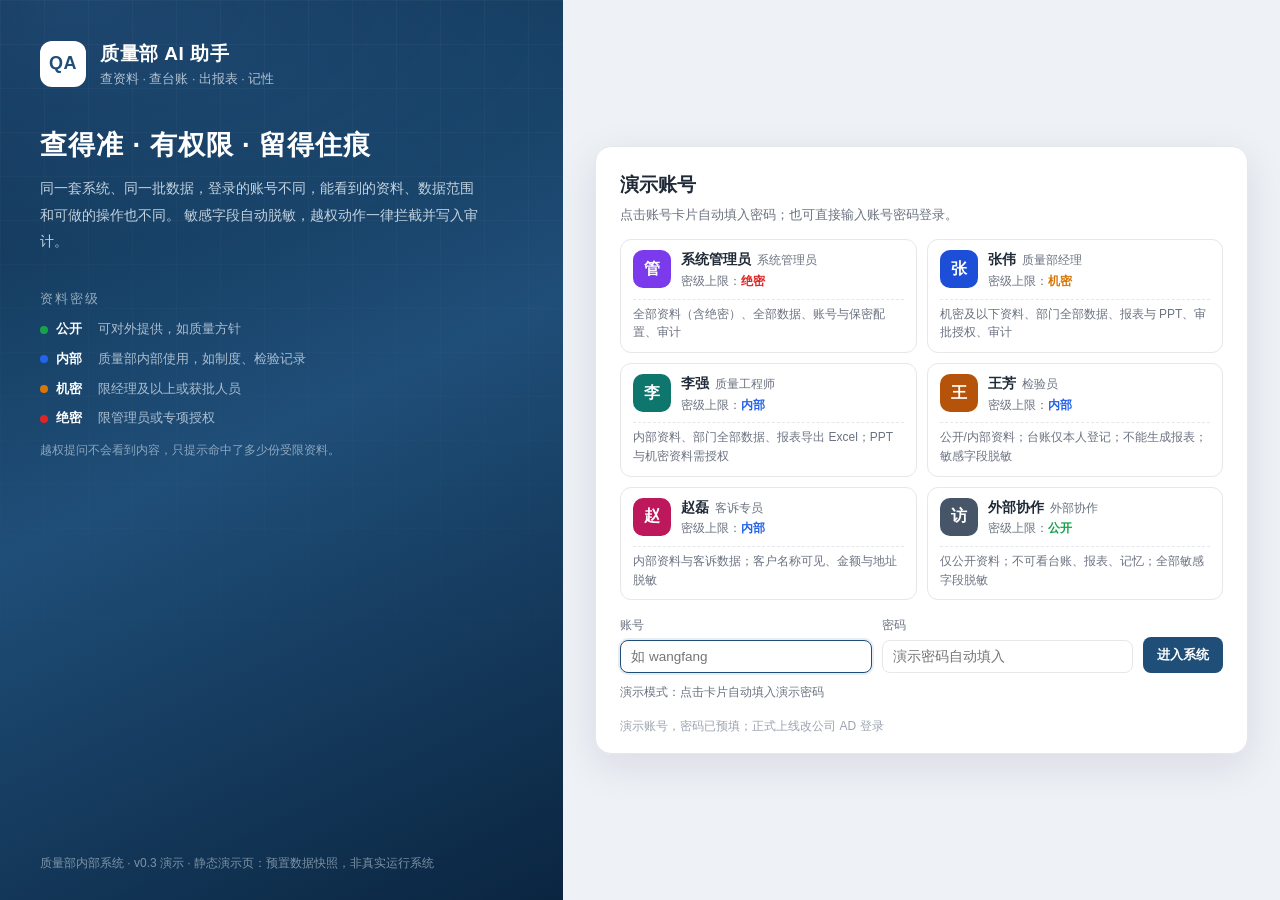
==== index.html @ 10471453 "静态演示页（gh-pages）" ====
<!DOCTYPE html>
<html lang="zh-CN">
<head>
<meta charset="utf-8">
<meta name="viewport" content="width=device-width, initial-scale=1">
<title>质量部 AI 助手</title>
<link rel="stylesheet" href="./style.css">
</head>
<body>

<!-- ==================== 登录页 ==================== -->
<div class="login-page" id="loginPage">
  <div class="login-left">
    <div class="login-brand">
      <div class="logo logo-lg">QA</div>
      <div>
        <h1>质量部 AI 助手</h1>
        <p>查资料 · 查台账 · 出报表 · 记性</p>
      </div>
    </div>
    <h2 class="login-slogan">查得准 · 有权限 · 留得住痕</h2>
    <p class="login-desc">
      同一套系统、同一批数据，登录的账号不同，能看到的资料、数据范围和可做的操作也不同。
      敏感字段自动脱敏，越权动作一律拦截并写入审计。
    </p>

    <div class="login-levels">
      <h3>资料密级</h3>
      <ul>
        <li><span class="lv-dot" style="background:#16a34a"></span><b>公开</b><span>可对外提供，如质量方针</span></li>
        <li><span class="lv-dot" style="background:#2563eb"></span><b>内部</b><span>质量部内部使用，如制度、检验记录</span></li>
        <li><span class="lv-dot" style="background:#d97706"></span><b>机密</b><span>限经理及以上或获批人员</span></li>
        <li><span class="lv-dot" style="background:#dc2626"></span><b>绝密</b><span>限管理员或专项授权</span></li>
      </ul>
      <p class="login-levels-note">越权提问不会看到内容，只提示命中了多少份受限资料。</p>
    </div>

    <div class="login-foot">质量部内部系统 · v0.3 演示 · 静态演示页：预置数据快照，非真实运行系统</div>
  </div>

  <div class="login-right">
    <div class="login-card">
      <div class="login-card-head">
        <h2 id="loginTitle">演示账号</h2>
        <p id="loginSub">点击账号卡片自动填入密码；也可直接输入账号密码登录。</p>
      </div>

      <div class="account-grid" id="accountGrid">
        <p class="muted login-loading">正在读取演示账号…</p>
      </div>

      <form class="login-form" id="loginForm" autocomplete="off">
        <div class="login-fields">
          <label>账号
            <input id="loginUser" name="username" type="text" placeholder="如 wangfang" autocomplete="username" spellcheck="false">
          </label>
          <label>密码
            <input id="loginPass" name="password" type="password" placeholder="演示密码自动填入" autocomplete="current-password">
          </label>
          <button type="submit" class="primary login-submit" id="loginBtn">进入系统</button>
        </div>
        <p class="login-error hide" id="loginError" role="alert"></p>
        <div class="login-extra">
          <button type="button" class="ghost hide" id="loginBack">返回系统</button>
          <span class="muted" id="loginModeHint"></span>
        </div>
      </form>

      <p class="login-tip">演示账号，密码已预填；正式上线改公司 AD 登录</p>
    </div>
  </div>
</div>

<!-- ==================== 应用 ==================== -->
<div class="app hide" id="app">
  <div class="watermark" id="watermark" aria-hidden="true"></div>

  <header class="header">
    <div class="topbar">
      <div class="brand">
        <div class="logo">QA</div>
        <div>
          <h1>质量部 AI 助手</h1>
          <p class="sub">查资料 · 查台账 · 出报表 · 记性</p>
        </div>
      </div>

      <div class="top-right">
        <div class="status" id="status">
          <span class="dot" id="dot"></span>
          <span id="statusText">正在连接…</span>
          <span class="sep">|</span>
          <span id="statFiles">—</span>
        </div>

        <div class="user-pill" id="userPill" title="当前登录账号">
          <span class="avatar" id="userAvatar">王</span>
          <span class="u-name" id="userName">—</span>
          <span class="badge role" id="userRole">—</span>
          <span class="badge level" id="userLevel">—</span>
          <span class="badge grant hide" id="userGrant"></span>
        </div>

        <div class="top-actions">
          <button class="ghost" id="btnPanel" title="台账 / 报表 / 记忆 / 审计 / 权限 / 演示">台账 / 报表</button>
          <button class="ghost" id="btnMyPerm" title="查看我的权限与角色矩阵">我的权限</button>
          <button class="ghost" id="btnSwitch" title="切换演示账号">切换账号</button>
          <button class="ghost" id="btnLogout" title="退出登录">退出</button>
        </div>
      </div>
    </div>

    <div class="perm-bar" id="permBar">
      <span class="perm-text" id="permText">正在读取当前账号权限…</span>
      <button class="perm-close" id="permClose" title="关闭提示条" aria-label="关闭提示条">×</button>
    </div>
  </header>

  <div class="layout">
    <main class="chat" id="chat">
      <section class="welcome" id="welcome">
        <h2>你好，问点什么？</h2>
        <p>用你自己的话问。我会给出结论，并告诉你出自哪个文件、第几页 / 第几行；
           台账数据按你的权限统计，需要时还能生成 Excel / PPT 报表。</p>
        <div class="chips" id="chips"></div>
        <p class="hint" id="welcomeMeta"></p>
      </section>
    </main>

    <aside id="panel" class="panel hide" aria-label="数据与安全侧栏">
      <div class="panel-head">
        <strong id="panelTitle">数据与安全</strong>
        <button class="icon" id="panelClose" title="关闭">×</button>
      </div>
      <div class="tabs" id="panelTabs"></div>
      <div id="panelBody" class="panel-body"><p class="muted">正在加载…</p></div>
    </aside>
  </div>

  <footer class="composer">
    <div class="inputwrap">
      <textarea id="q" rows="1" placeholder="输入问题，Enter 发送，Shift+Enter 换行"></textarea>
      <button id="send" title="发送">发送</button>
    </div>
    <div class="footnote">
      <span id="llmMode">检索模式：抽取式（不调用外部模型）</span>
      <span class="sep">·</span>
      <span>答案均可回溯到原文；未授权内容一律不展示</span>
      <span class="sep">·</span>
      <span>静态演示：预置数据快照，不能查询新内容</span>
    </div>
  </footer>
</div>

<!-- ==================== 弹窗 ==================== -->
<div class="modal hide" id="modal" role="dialog" aria-modal="true" aria-labelledby="modalTitle">
  <div class="modal-mask" data-modal-close="1"></div>
  <div class="modal-card">
    <div class="modal-head">
      <h3 id="modalTitle">申请授权</h3>
      <button class="icon" data-modal-close="1" title="关闭" aria-label="关闭">×</button>
    </div>
    <div class="modal-body" id="modalBody"></div>
  </div>
</div>

<div class="toasts" id="toasts"></div>

<script src="./mock-api.js"></script>
<script src="./app.js"></script>
</body>
</html>
---- style.css ----
/* 质量部 AI 助手 · 演示版 v0.3 样式（无外部依赖，原生 CSS） */
:root {
  --bg: #f5f7fa;
  --card: #ffffff;
  --ink: #1f2937;
  --ink-2: #374151;
  --muted: #6b7280;
  --line: #e5e7eb;
  --brand: #1f4e78;
  --brand-2: #2c6597;
  --brand-weak: #e8f0f7;
  --brand-line: #c9d9e8;
  --warn: #b45309;
  --warn-bg: #fffbeb;
  --danger: #b91c1c;
  --radius: 14px;
  --shadow: 0 1px 2px rgba(16, 24, 40, .06), 0 8px 24px rgba(16, 24, 40, .05);
}
* { box-sizing: border-box; }
html, body { height: 100%; }
body {
  margin: 0;
  background: var(--bg);
  color: var(--ink);
  font: 15px/1.65 -apple-system, "Segoe UI", "Microsoft YaHei", "PingFang SC", sans-serif;
  overflow: hidden;
}
.hide { display: none !important; }
.muted { color: var(--muted); }
h1, h2, h3, h4 { font-weight: 650; }
button { font-family: inherit; }
button.primary {
  border: 0; background: var(--brand); color: #fff; border-radius: 8px;
  padding: 7px 14px; font-size: 13px; cursor: pointer; font-weight: 600;
}
button.primary:hover { background: var(--brand-2); }
button.primary:disabled { opacity: .55; cursor: default; }
button.ghost {
  border: 1px solid var(--line); background: #fff; color: var(--ink);
  padding: 5px 10px; border-radius: 8px; font-size: 12.5px; cursor: pointer;
}
button.ghost:hover { border-color: var(--brand); color: var(--brand); }
button.ghost.active { border-color: var(--brand); color: var(--brand); background: var(--brand-weak); }
button.ghost.danger { color: var(--danger); border-color: #fecaca; }
button.ghost.danger:hover { background: #fef2f2; border-color: var(--danger); }
button.icon {
  border: 0; background: transparent; font-size: 20px; line-height: 1;
  cursor: pointer; color: var(--muted); padding: 2px 6px;
}
button.icon:hover { color: var(--ink); }
input, select, textarea { font-family: inherit; }

/* ====================================================================
   登录页
==================================================================== */
.login-page {
  height: 100vh; overflow-y: auto; display: flex;
  background: #eef2f7;
}
.login-left {
  flex: 0 0 45%; min-width: 0;
  background:
    radial-gradient(900px 420px at 12% 0%, rgba(96, 165, 250, .18), transparent 60%),
    linear-gradient(155deg, #0d2f4d 0%, #1f4e78 48%, #0a2540 100%);
  color: #e8f1f9; padding: 46px 48px 30px; display: flex; flex-direction: column;
  position: relative; overflow: hidden;
}
.login-left::after {
  content: ""; position: absolute; inset: 0; pointer-events: none;
  background-image:
    linear-gradient(rgba(255, 255, 255, .045) 1px, transparent 1px),
    linear-gradient(90deg, rgba(255, 255, 255, .045) 1px, transparent 1px);
  background-size: 44px 44px;
  mask-image: linear-gradient(to bottom, rgba(0, 0, 0, .75), transparent 85%);
  -webkit-mask-image: linear-gradient(to bottom, rgba(0, 0, 0, .75), transparent 85%);
}
.login-left > * { position: relative; z-index: 1; }
.login-brand { display: flex; align-items: center; gap: 14px; }
.logo {
  width: 38px; height: 38px; border-radius: 10px; background: var(--brand);
  color: #fff; font-weight: 700; display: grid; place-items: center; letter-spacing: .5px;
  flex: 0 0 auto;
}
.logo-lg { width: 46px; height: 46px; border-radius: 12px; font-size: 18px; background: #fff; color: var(--brand); }
.login-brand h1 { font-size: 19px; margin: 0; color: #fff; letter-spacing: .5px; }
.login-brand p { margin: 0; font-size: 12.5px; color: rgba(232, 241, 249, .72); }
.login-slogan {
  font-size: 30px; line-height: 1.3; margin: 46px 0 12px;
  color: #fff; letter-spacing: 1px; font-weight: 700;
}
.login-desc { margin: 0; font-size: 14px; line-height: 1.9; color: rgba(232, 241, 249, .82); max-width: 440px; }
.login-levels { margin-top: 34px; max-width: 440px; }
.login-levels h3 { font-size: 12.5px; margin: 0 0 10px; color: rgba(232, 241, 249, .6); font-weight: 500; letter-spacing: 2px; }
.login-levels ul { list-style: none; margin: 0; padding: 0; display: flex; flex-direction: column; gap: 9px; }
.login-levels li { display: flex; align-items: center; gap: 8px; font-size: 12.5px; color: rgba(232, 241, 249, .7); }
.login-levels li b { color: #fff; font-weight: 600; min-width: 34px; }
.lv-dot { width: 8px; height: 8px; border-radius: 50%; flex: 0 0 8px; }
.login-levels-note { font-size: 12px; color: rgba(232, 241, 249, .55); margin: 12px 0 0; }
.login-foot { margin-top: auto; padding-top: 32px; font-size: 12px; color: rgba(232, 241, 249, .5); }

.login-right {
  flex: 1; min-width: 0; display: flex; align-items: center; justify-content: center;
  padding: 28px 32px;
}
.login-card {
  width: 100%; max-width: 660px; background: var(--card); border: 1px solid var(--line);
  border-radius: 16px; box-shadow: 0 12px 40px rgba(16, 24, 40, .10); padding: 22px 24px 16px;
}
.login-card-head h2 { margin: 0 0 4px; font-size: 19px; }
.login-card-head p { margin: 0 0 14px; font-size: 12.5px; color: var(--muted); }
.login-loading { grid-column: 1 / -1; font-size: 13px; margin: 6px 0; }
.account-grid { display: grid; grid-template-columns: repeat(2, 1fr); gap: 10px; }
.acc-card {
  text-align: left; display: grid; grid-template-columns: 38px 1fr; gap: 2px 10px;
  padding: 10px 12px; border: 1px solid var(--line); border-radius: 11px;
  background: #fff; cursor: pointer; position: relative; transition: border-color .15s, box-shadow .15s;
  font: inherit; color: var(--ink);
}
.acc-card:hover { border-color: var(--brand); box-shadow: 0 3px 12px rgba(31, 78, 120, .10); }
.acc-card.selected {
  border-color: var(--brand); background: #f6fafd;
  box-shadow: 0 0 0 2px rgba(31, 78, 120, .16);
}
.acc-card.selected::after {
  content: "✓"; position: absolute; right: 8px; top: 6px; color: var(--brand);
  font-size: 13px; font-weight: 700;
}
.acc-avatar {
  grid-row: 1 / 3; width: 38px; height: 38px; border-radius: 10px;
  display: grid; place-items: center; color: #fff; font-size: 16px; font-weight: 700;
}
.acc-name { font-size: 14px; font-weight: 650; line-height: 1.4; }
.acc-name .acc-role { font-size: 12px; font-weight: 500; color: var(--muted); margin-left: 6px; }
.acc-level { font-size: 12px; color: var(--muted); }
.acc-note {
  grid-column: 1 / -1; font-size: 12px; color: var(--muted); line-height: 1.55;
  margin-top: 5px; padding-top: 5px; border-top: 1px dashed var(--line);
}
.login-form { margin-top: 16px; }
.login-fields { display: grid; grid-template-columns: 1fr 1fr auto; gap: 10px; align-items: end; }
.login-fields label { font-size: 12px; color: var(--muted); display: flex; flex-direction: column; gap: 4px; }
.login-fields input {
  border: 1px solid var(--line); border-radius: 8px; padding: 8px 10px;
  font-size: 13.5px; color: var(--ink); outline: none; background: #fff; min-width: 0;
}
.login-fields input:focus { border-color: var(--brand); box-shadow: 0 0 0 2px rgba(31, 78, 120, .10); }
.login-submit { height: 36px; padding: 0 18px; font-size: 13.5px; }
.login-error { margin: 10px 0 0; color: var(--danger); font-size: 12.5px; background: #fef2f2; border: 1px solid #fecaca; border-radius: 8px; padding: 6px 10px; }
.login-extra { display: flex; align-items: center; gap: 10px; margin-top: 10px; font-size: 12px; }
.login-tip { margin: 14px 0 0; font-size: 12px; color: #9ca3af; }

/* ====================================================================
   应用框架 / 顶栏
==================================================================== */
.app { height: 100vh; display: flex; flex-direction: column; overflow: hidden; }
.header { position: sticky; top: 0; z-index: 20; background: var(--card); border-bottom: 1px solid var(--line); flex: 0 0 auto; }
.topbar {
  display: flex; align-items: center; justify-content: space-between;
  gap: 14px; padding: 10px 22px; flex-wrap: wrap;
}
.brand { display: flex; align-items: center; gap: 12px; min-width: 0; }
.topbar h1 { font-size: 16px; margin: 0; font-weight: 650; }
.sub { margin: 0; font-size: 12px; color: var(--muted); }
.top-right { display: flex; align-items: center; gap: 10px; flex-wrap: wrap; justify-content: flex-end; }
.status { display: flex; align-items: center; gap: 8px; font-size: 12.5px; color: var(--muted); flex-wrap: wrap; }
.dot { width: 8px; height: 8px; border-radius: 50%; background: #9ca3af; flex: 0 0 8px; }
.dot.ok { background: #10b981; }
.dot.busy { background: #f59e0b; animation: pulse 1.2s infinite; }
.dot.bad { background: #ef4444; }
@keyframes pulse { 50% { opacity: .35; } }
.sep { color: #d1d5db; }
.user-pill {
  display: flex; align-items: center; gap: 6px; padding: 3px 9px 3px 3px;
  background: #f8fafc; border: 1px solid var(--line); border-radius: 999px;
  max-width: 100%;
}
.user-pill .avatar {
  width: 27px; height: 27px; border-radius: 50%; display: grid; place-items: center;
  color: #fff; font-size: 12.5px; font-weight: 700; flex: 0 0 27px; background: var(--brand);
}
.user-pill .u-name { font-size: 13px; font-weight: 600; white-space: nowrap; }
.badge {
  font-size: 12px; line-height: 1.5; border-radius: 999px; padding: 0 8px;
  border: 1px solid transparent; white-space: nowrap;
}
.badge.grant { color: #047857; background: #ecfdf5; border-color: #a7f3d0; }
.top-actions { display: flex; gap: 6px; flex-wrap: wrap; }
.top-actions .ghost { padding: 5px 9px; font-size: 12.5px; }

/* 权限提示条 */
.perm-bar {
  display: flex; align-items: center; gap: 10px; padding: 6px 22px;
  background: #eef4fa; border-top: 1px solid #e3edf6; font-size: 12.5px; color: #24476a;
}
.perm-text { flex: 1; min-width: 0; line-height: 1.5; }
.perm-text b { font-weight: 650; }
.perm-text .grant-text { color: #047857; font-weight: 600; }
.perm-close {
  border: 0; background: transparent; color: #5b7c9c; cursor: pointer;
  font-size: 16px; line-height: 1; padding: 0 4px; flex: 0 0 auto;
}
.perm-close:hover { color: var(--brand); }

/* 水印 */
.watermark {
  position: fixed; inset: 0; z-index: 30; pointer-events: none;
  opacity: .055; background-repeat: repeat; background-position: 0 0;
}

/* ====================================================================
   对话区
==================================================================== */
.layout { flex: 1; display: flex; min-height: 0; }
.chat { flex: 1; overflow-y: auto; padding: 22px 22px 8px; min-width: 0; }
.welcome { max-width: 780px; margin: 5vh auto 0; text-align: center; }
.welcome.hide { display: none; }
.welcome h2 { font-size: 22px; margin: 0 0 8px; }
.welcome p { color: var(--muted); margin: 0 auto 18px; max-width: 600px; }
.chips { display: flex; flex-wrap: wrap; gap: 8px; justify-content: center; }
.chip {
  border: 1px solid var(--line); background: #fff; padding: 7px 14px;
  border-radius: 999px; font-size: 13px; cursor: pointer; color: var(--ink-2);
  transition: .15s;
}
.chip:hover { border-color: var(--brand); color: var(--brand); background: var(--brand-weak); }
.hint { font-size: 12px; color: #9ca3af; margin-top: 18px; line-height: 1.7; }

.msg { max-width: 880px; margin: 0 auto 20px; display: flex; gap: 12px; animation: fadein .12s ease-out; }
@keyframes fadein { from { opacity: 0; transform: translateY(3px); } to { opacity: 1; transform: none; } }
.msg .avatar {
  width: 30px; height: 30px; border-radius: 8px; flex: 0 0 30px;
  display: grid; place-items: center; font-size: 12.5px; font-weight: 700;
}
.msg.user { flex-direction: row-reverse; }
.msg.user .avatar { background: #e0f2fe; color: #0369a1; }
.msg.bot .avatar { background: var(--brand-weak); color: var(--brand); }
.bubble {
  background: var(--card); border: 1px solid var(--line); border-radius: var(--radius);
  padding: 14px 16px; box-shadow: var(--shadow); max-width: 100%; overflow-wrap: anywhere;
}
.msg.user .bubble { background: #eff6ff; border-color: #dbeafe; }
.bubble.refused { background: var(--warn-bg); border-color: #fde68a; }
.bubble.restricted {
  background: #fff7f7; border: 1.5px solid #dc2626;
  box-shadow: 0 0 0 3px rgba(220, 38, 38, .06), var(--shadow);
}
.restricted-head {
  display: flex; align-items: center; gap: 6px; color: var(--danger);
  font-size: 13px; font-weight: 700; margin-bottom: 7px;
}
.restricted-head svg { flex: 0 0 auto; }
.restricted-sub { font-weight: 500; color: #b45309; font-size: 12px; }
.restricted-actions { margin-top: 10px; display: flex; gap: 8px; flex-wrap: wrap; }
.bubble p { margin: 0 0 9px; }
.bubble p:last-child { margin-bottom: 0; }
.bubble ul { margin: 4px 0 10px; padding-left: 20px; }
.bubble li { margin: 3px 0; }
.bubble blockquote {
  margin: 10px 0 0; padding: 8px 12px; border-left: 3px solid var(--brand);
  background: #f9fafb; color: var(--muted); font-size: 13px; border-radius: 0 8px 8px 0;
}
.meta { font-size: 12px; color: var(--muted); margin-top: 10px; display: flex; gap: 7px; flex-wrap: wrap; align-items: center; }
.tag { background: #f3f4f6; border-radius: 6px; padding: 1px 7px; font-size: 12px; line-height: 1.7; }
.tag.mem { background: var(--brand-weak); color: var(--brand); }
.tag.slow { background: #fef3c7; color: var(--warn); }
.tag.leveltag { border: 1px solid transparent; }
.tag.masktag { background: #eff6ff; color: #1d4ed8; }
.tag.warntag {
  background: #fff7ed; color: #b45309; border: 1px solid #fdba74; cursor: pointer;
  font-family: inherit;
}
.tag.warntag:hover { background: #ffedd5; }
.denied-box {
  margin-top: 8px; font-size: 12.5px; color: #7c2d12; background: #fff7ed;
  border: 1px solid #fed7aa; border-radius: 8px; padding: 8px 10px; line-height: 1.7;
}
.denied-box p { margin: 0 0 6px; }
.denied-box .apply-btn { padding: 4px 12px; font-size: 12.5px; }
.meta.tips { color: #92400e; display: block; }
.meta.tips span { display: block; margin-top: 3px; }
.typing::after { content: "▍"; animation: blink 1s steps(1) infinite; }
@keyframes blink { 50% { opacity: 0; } }

/* 系统提示（模拟保存后的倒计时提示） */
.msg.sys { justify-content: center; }
.sys-bubble {
  font-size: 12.5px; color: var(--brand); background: var(--brand-weak);
  border: 1px dashed var(--brand-line); border-radius: 999px; padding: 5px 16px;
  text-align: center;
}

/* 来源卡片 */
.sources { max-width: 880px; margin: -8px auto 24px; }
.sources h4 { font-size: 12.5px; color: var(--muted); margin: 0 0 8px 42px; font-weight: 500; }
.src {
  display: flex; gap: 10px; padding: 10px 12px; background: #fff;
  border: 1px solid var(--line); border-radius: 10px; margin-left: 42px; margin-bottom: 8px;
}
.src .idx {
  flex: 0 0 22px; height: 22px; border-radius: 6px; background: var(--brand-weak);
  color: var(--brand); font-size: 12px; font-weight: 700; display: grid; place-items: center;
}
.src .body { flex: 1; min-width: 0; }
.src .name { font-weight: 600; font-size: 13.5px; }
.src .loc { font-size: 12px; color: var(--brand); margin: 2px 0 4px; }
.src .excerpt { font-size: 12.5px; color: var(--muted); }
.src .path { font-size: 12px; color: #9ca3af; word-break: break-all; margin-top: 4px; }
.src .ops { display: flex; flex-direction: column; gap: 6px; }
.src .ops button {
  border: 1px solid var(--line); background: #fff; border-radius: 6px; font-size: 12px;
  padding: 3px 8px; cursor: pointer; color: #4b5563; white-space: nowrap;
}
.src .ops button:hover { border-color: var(--brand); color: var(--brand); }
.src-level {
  display: inline-block; font-size: 12px; border-radius: 4px; padding: 0 6px;
  margin-left: 6px; border: 1px solid transparent; vertical-align: 1px;
}
.sources.in-bubble { margin: 12px 0 0; max-width: none; }
.sources.in-bubble h4 { margin-left: 0; }
.sources.in-bubble .src { margin-left: 0; }
sup.cite { color: var(--brand); font-size: 12px; margin: 0 1px; vertical-align: 1px; }

/* 报表卡片 */
.report {
  margin-top: 12px; border: 1px solid var(--line); border-radius: 10px;
  padding: 10px 12px; background: #f9fafb;
}
.report .kpis { display: flex; flex-wrap: wrap; gap: 8px; }
.report .kpis span {
  background: #fff; border: 1px solid var(--line); border-radius: 8px;
  padding: 4px 10px; font-size: 12px; color: var(--muted);
}
.report .kpis b { display: block; font-size: 15px; color: var(--brand); }
.report .files { display: flex; gap: 6px; flex-wrap: wrap; margin-top: 8px; align-items: center; }
.report .muted { color: var(--muted); font-size: 12px; margin-top: 6px; }
a.dl {
  display: inline-block; background: var(--brand-weak); color: var(--brand);
  border-radius: 6px; padding: 3px 10px; font-size: 12.5px; text-decoration: none;
}
a.dl:hover { background: var(--brand); color: #fff; }
.file-denied {
  display: inline-block; background: #f3f4f6; color: #9ca3af; border: 1px solid var(--line);
  border-radius: 6px; padding: 3px 10px; font-size: 12.5px; cursor: not-allowed;
}

/* ====================================================================
   输入区
==================================================================== */
.composer { padding: 10px 22px 14px; background: linear-gradient(to top, var(--bg) 60%, transparent); flex: 0 0 auto; }
.inputwrap {
  max-width: 880px; margin: 0 auto; display: flex; gap: 10px; align-items: flex-end;
  background: #fff; border: 1px solid var(--line); border-radius: 14px; padding: 8px 8px 8px 14px;
  box-shadow: var(--shadow);
}
.inputwrap:focus-within { border-color: var(--brand); }
textarea#q {
  flex: 1; border: 0; outline: 0; resize: none; font: inherit; max-height: 150px;
  padding: 6px 0; background: transparent; color: var(--ink);
}
#send {
  border: 0; background: var(--brand); color: #fff; border-radius: 10px;
  padding: 9px 18px; font-size: 14px; cursor: pointer; font-weight: 600;
}
#send:disabled { opacity: .5; cursor: default; }
.footnote {
  max-width: 880px; margin: 8px auto 0; font-size: 12px; color: #9ca3af;
  display: flex; gap: 8px; flex-wrap: wrap;
}

/* ====================================================================
   侧栏
==================================================================== */
.panel {
  width: 420px; flex: 0 0 420px; background: var(--card);
  border-left: 1px solid var(--line); display: flex; flex-direction: column;
  min-height: 0;
}
.panel.hide { display: none; }
.panel-head {
  display: flex; align-items: center; justify-content: space-between;
  padding: 11px 16px; border-bottom: 1px solid var(--line);
}
.panel-head strong { font-size: 14px; }
.tabs { display: flex; gap: 2px; padding: 7px 10px 0; border-bottom: 1px solid var(--line); overflow-x: auto; }
.tab {
  border: 0; background: transparent; padding: 8px 9px; font-size: 12.5px;
  color: var(--muted); cursor: pointer; border-bottom: 2px solid transparent; white-space: nowrap;
}
.tab:hover { color: var(--brand); }
.tab.active { color: var(--brand); border-bottom-color: var(--brand); font-weight: 600; }
.panel-body { padding: 13px 15px 28px; overflow-y: auto; flex: 1; font-size: 13px; }
.panel-body h4 { font-size: 12.5px; margin: 15px 0 8px; color: var(--ink-2); }
.panel-body .muted { color: var(--muted); }
.panel-body .bad { color: var(--danger); }
.panel-empty { color: var(--muted); font-size: 12.5px; line-height: 1.8; background: #f8fafc; border: 1px dashed var(--line); border-radius: 10px; padding: 12px; }
.p-actions { display: flex; flex-wrap: wrap; gap: 6px; margin-bottom: 12px; }
.p-actions .primary {
  border: 0; background: var(--brand); color: #fff; border-radius: 8px;
  padding: 6px 12px; font-size: 12.5px; cursor: pointer;
}
.p-actions .ghost, a.ghost {
  border: 1px solid var(--line); background: #fff; color: var(--ink);
  border-radius: 8px; padding: 5px 10px; font-size: 12.5px; cursor: pointer;
  text-decoration: none; display: inline-block;
}
.p-actions .ghost:hover, a.ghost:hover { border-color: var(--brand); color: var(--brand); }
.p-kpis { display: grid; grid-template-columns: repeat(4, 1fr); gap: 8px; margin: 10px 0 12px; }
.p-kpis > div {
  background: #f8fafc; border: 1px solid var(--line); border-radius: 10px;
  padding: 8px 4px; text-align: center;
}
.p-kpis b { display: block; font-size: 17px; color: var(--brand); }
.p-kpis span { font-size: 12px; color: var(--muted); }
.p-table { width: 100%; border-collapse: collapse; font-size: 12.5px; }
.p-table th, .p-table td { padding: 6px 4px; border-bottom: 1px solid var(--line); text-align: left; }
.p-table th { font-weight: 500; color: var(--muted); font-size: 12px; }
.p-table .r { text-align: right; }
.state { font-size: 12px; padding: 0 6px; border-radius: 999px; background: #f3f4f6; white-space: nowrap; }
.state.ok { background: #dcfce7; color: #166534; }
.state.error { background: #fee2e2; color: #991b1b; }
.state.empty { background: #fef3c7; color: #92400e; }
.state.missing { background: #e5e7eb; color: #4b5563; }
.badge-count { background: #fee2e2; color: #991b1b; border-radius: 999px; padding: 0 6px; font-size: 12px; }
.conflicts, .versions, .events { margin: 0; padding-left: 0; list-style: none; }
.conflicts li, .versions li, .events li {
  padding: 6px 0; border-bottom: 1px dashed var(--line); font-size: 12.5px;
  display: flex; justify-content: space-between; gap: 8px; align-items: flex-start;
}
.conflicts code { font-size: 12px; color: #6b7280; word-break: break-all; }
.pathline { font-size: 12px; color: var(--muted); margin: 4px 0; }
.pathline code { word-break: break-all; }
button.mini {
  border: 1px solid var(--line); background: #fff; border-radius: 6px;
  font-size: 12px; padding: 2px 8px; cursor: pointer; color: #4b5563;
}
button.mini:hover { border-color: var(--brand); color: var(--brand); }
.scope-banner {
  background: var(--brand-weak); border: 1px solid var(--brand-line); border-radius: 9px;
  padding: 7px 10px; font-size: 12.5px; color: var(--brand); margin-bottom: 10px; line-height: 1.6;
}
.scope-banner b { font-weight: 650; }
.scope-banner .hidden-note { color: #b45309; display: block; }
.rec-search { display: flex; gap: 6px; margin: 8px 0; }
.rec-search input {
  flex: 1; min-width: 0; border: 1px solid var(--line); border-radius: 7px;
  padding: 5px 8px; font-size: 12.5px;
}
.rec-hit { font-size: 12px; color: var(--muted); margin: 4px 0; }
.p-report { border: 1px solid var(--line); border-radius: 10px; padding: 10px 12px; margin-bottom: 10px; }
.p-report .t { font-weight: 600; margin-bottom: 2px; font-size: 13px; }
.p-report .links { margin-top: 6px; display: flex; gap: 6px; flex-wrap: wrap; }
.terms { display: flex; flex-wrap: wrap; gap: 6px; }
.term { background: #f3f4f6; border-radius: 999px; padding: 2px 9px; font-size: 12px; }
.p-msg { background: #ecfdf5; color: #065f46; border-radius: 8px; padding: 6px 10px; margin-bottom: 10px; font-size: 12.5px; }
.p-msg.bad { background: #fef2f2; color: #991b1b; }

/* 审计 */
.audit-filters { display: flex; gap: 6px; margin: 8px 0; flex-wrap: wrap; }
.audit-filters select, .audit-filters input {
  border: 1px solid var(--line); border-radius: 7px; padding: 5px 7px;
  font-size: 12.5px; background: #fff; min-width: 0;
}
.audit-filters input { flex: 1; }
.audit-table { width: 100%; border-collapse: collapse; font-size: 12px; table-layout: fixed; }
.audit-table th, .audit-table td { padding: 5px 4px; border-bottom: 1px solid var(--line); text-align: left; vertical-align: top; }
.audit-table th { color: var(--muted); font-weight: 500; }
.audit-table td.detail { color: var(--ink-2); word-break: break-all; }
.audit-table .col-time { width: 64px; }
.audit-table .col-user { width: 58px; }
.audit-table .col-act { width: 64px; }
.audit-table .col-res { width: 42px; }
.res-ok { color: #047857; }
.res-denied { color: var(--danger); font-weight: 600; }
.res-error { color: var(--warn); }
.pending-wrap { margin-bottom: 12px; }
.pending-card {
  border: 1px solid #fcd34d; background: #fffbeb; border-radius: 10px;
  padding: 9px 11px; margin-bottom: 8px; font-size: 12.5px;
}
.pending-head { display: flex; justify-content: space-between; gap: 8px; align-items: center; margin-bottom: 4px; }
.pending-who { font-weight: 650; }
.pending-reason { color: #7c2d12; background: #fff; border: 1px solid #fde68a; border-radius: 6px; padding: 5px 8px; margin: 5px 0; line-height: 1.6; }
.pending-ops { display: flex; gap: 6px; align-items: center; flex-wrap: wrap; }
.pending-ops select, .pending-ops input {
  border: 1px solid var(--line); border-radius: 6px; padding: 3px 6px;
  font-size: 12px; background: #fff; min-width: 0;
}
.pending-ops input { flex: 1; min-width: 90px; }
.pending-ops .primary { padding: 4px 10px; font-size: 12px; }
.pending-ops .ghost { padding: 3px 9px; font-size: 12px; }

/* 权限页 */
.perm-card { border: 1px solid var(--brand-line); border-radius: 11px; background: #f7fafd; padding: 11px 12px; margin-bottom: 12px; }
.perm-card .who { display: flex; align-items: center; gap: 8px; flex-wrap: wrap; margin-bottom: 6px; }
.perm-card .who b { font-size: 14px; }
.perm-card .kv { display: grid; grid-template-columns: 76px 1fr; gap: 4px 8px; font-size: 12.5px; line-height: 1.7; }
.perm-card .kv .k { color: var(--muted); }
.feature-grid { display: grid; grid-template-columns: repeat(2, 1fr); gap: 4px 8px; margin-top: 8px; font-size: 12.5px; }
.feature-grid span { display: flex; align-items: center; gap: 5px; }
.feature-grid .yes { color: #047857; font-weight: 700; }
.feature-grid .no { color: #cbd5e1; font-weight: 700; }
.matrix-wrap { overflow-x: auto; border: 1px solid var(--line); border-radius: 9px; }
.matrix { border-collapse: collapse; font-size: 12px; min-width: 660px; }
.matrix th, .matrix td { border-bottom: 1px solid var(--line); padding: 5px 6px; text-align: center; white-space: nowrap; }
.matrix thead th { background: #f8fafc; color: var(--muted); font-weight: 500; font-size: 12px; }
.matrix td.role, .matrix th.role { text-align: left; position: sticky; left: 0; background: #fff; z-index: 1; min-width: 96px; }
.matrix thead th.role { background: #f8fafc; z-index: 2; }
.matrix tr.own td { background: #eef4fa; }
.matrix tr.own td.role { background: #e3eef8; font-weight: 650; }
.matrix .yes { color: #059669; font-weight: 700; }
.matrix .no { color: #cbd5e1; }
.level-legend { display: flex; flex-direction: column; gap: 6px; margin-top: 8px; }
.level-legend li { display: flex; align-items: center; gap: 7px; font-size: 12.5px; color: var(--ink-2); list-style: none; }
.level-legend .lv-dot { width: 9px; height: 9px; border-radius: 50%; flex: 0 0 9px; }
.level-legend b { min-width: 34px; }
.level-legend .desc { color: var(--muted); }

/* 演示控制台 */
.demo-head { margin-bottom: 10px; }
.demo-head h3 { margin: 0 0 4px; font-size: 14px; }
.demo-head p { margin: 0 0 8px; font-size: 12.5px; color: var(--muted); line-height: 1.7; }
.sc-card {
  border: 1px solid var(--line); border-radius: 11px; padding: 10px 12px;
  margin-bottom: 9px; background: #fff; transition: border-color .15s, box-shadow .15s;
}
.sc-card.active { border-color: var(--brand); background: #f7fafd; box-shadow: 0 0 0 2px rgba(31, 78, 120, .14); }
.sc-head { display: flex; align-items: center; gap: 7px; flex-wrap: wrap; font-size: 12px; color: var(--muted); margin-bottom: 4px; }
.sc-id { background: var(--brand); color: #fff; border-radius: 5px; padding: 0 6px; font-weight: 700; font-size: 12px; }
.sc-phase { color: var(--brand); }
.sc-min { margin-left: auto; }
.sc-title { font-size: 13.5px; font-weight: 650; margin-bottom: 5px; line-height: 1.5; }
.sc-line { font-size: 12.5px; line-height: 1.7; color: var(--ink-2); }
.sc-line b { font-weight: 600; }
.sc-q { color: var(--brand); background: var(--brand-weak); border-radius: 6px; padding: 3px 7px; margin: 5px 0; font-size: 12.5px; }
.sc-why, .sc-expect { font-size: 12.5px; color: var(--muted); line-height: 1.7; }
.sc-why b, .sc-expect b { color: var(--ink-2); font-weight: 600; }
.sc-ops { display: flex; gap: 6px; margin-top: 8px; flex-wrap: wrap; }
.sc-ops .primary { padding: 4px 12px; font-size: 12.5px; }
.sc-ops .ghost { padding: 3px 10px; font-size: 12.5px; }
.sc-ops .countdown { color: var(--warn); font-size: 12px; align-self: center; }
.demo-foot { font-size: 12px; color: #9ca3af; margin-top: 10px; }

/* ====================================================================
   弹窗 / 提示
==================================================================== */
.modal { position: fixed; inset: 0; z-index: 60; display: flex; align-items: center; justify-content: center; }
.modal-mask { position: absolute; inset: 0; background: rgba(15, 23, 42, .45); }
.modal-card {
  position: relative; width: 460px; max-width: 92vw; max-height: 88vh; overflow: auto;
  background: #fff; border-radius: 14px; box-shadow: 0 24px 60px rgba(15, 23, 42, .28);
  animation: modalIn .15s ease-out;
}
@keyframes modalIn { from { opacity: 0; transform: translateY(6px) scale(.99); } to { opacity: 1; transform: none; } }
.modal-head {
  display: flex; align-items: center; justify-content: space-between;
  padding: 14px 18px; border-bottom: 1px solid var(--line);
}
.modal-head h3 { margin: 0; font-size: 15px; }
.modal-body { padding: 14px 18px 18px; font-size: 13px; }
.modal-row { display: flex; align-items: center; gap: 8px; margin-bottom: 8px; font-size: 13px; }
.modal-label { display: block; font-size: 12.5px; color: var(--ink-2); margin-top: 10px; }
.modal-label .req { color: var(--danger); }
.modal-label .muted { font-weight: 400; margin-left: 6px; font-size: 12px; }
.modal-label textarea {
  display: block; width: 100%; margin-top: 6px; border: 1px solid var(--line);
  border-radius: 8px; padding: 8px 10px; font-size: 13px; resize: vertical;
  min-height: 76px; outline: none; color: var(--ink);
}
.modal-label textarea:focus { border-color: var(--brand); box-shadow: 0 0 0 2px rgba(31, 78, 120, .10); }
.modal-actions { display: flex; justify-content: flex-end; gap: 8px; margin-top: 14px; }
.modal-error { margin: 8px 0 0; color: var(--danger); font-size: 12.5px; }
.modal-hint { color: var(--muted); font-size: 12.5px; line-height: 1.7; margin: 6px 0 0; }

.toasts {
  position: fixed; left: 50%; bottom: 92px; transform: translateX(-50%);
  z-index: 200; display: flex; flex-direction: column; gap: 8px; align-items: center;
  pointer-events: none; max-width: 90vw;
}
.toast {
  background: #111827; color: #fff; border-radius: 999px; padding: 8px 18px;
  font-size: 13px; box-shadow: var(--shadow); animation: fadein .12s ease-out;
  max-width: 620px; text-align: center;
}
.toast.bad { background: #b91c1c; }
.toast.good { background: #065f46; }

/* ====================================================================
   响应式
==================================================================== */
@media (max-width: 1500px) {
  .login-left { flex-basis: 44%; padding: 38px 40px 26px; }
  .login-slogan { font-size: 27px; margin-top: 38px; }
}
@media (max-width: 1200px) {
  .login-left { flex-basis: 42%; padding: 30px 32px 22px; }
  .login-card { max-width: 600px; }
  .topbar { padding: 9px 16px; }
  .perm-bar { padding: 6px 16px; }
  .chat { padding: 18px 16px 6px; }
  .composer { padding: 8px 16px 12px; }
}
@media (max-width: 1000px) {
  .login-page { flex-direction: column; }
  .login-left { flex: 0 0 auto; padding: 26px 26px 22px; }
  .login-slogan { margin-top: 22px; font-size: 24px; }
  .login-levels { display: none; }
  .login-foot { padding-top: 16px; }
  .login-right { padding: 18px 16px 30px; }
  .login-card { max-width: 720px; }
}
@media (max-width: 900px) {
  .panel {
    position: fixed; right: 0; top: 0; bottom: 0; width: min(94vw, 420px);
    z-index: 50; box-shadow: -8px 0 30px rgba(0, 0, 0, .12);
  }
  .top-right { gap: 7px; }
  .status #statusText { display: none; }
  .status .sep { display: none; }
}
@media (max-width: 720px) {
  .account-grid { grid-template-columns: 1fr; }
  .login-fields { grid-template-columns: 1fr; }
  .login-submit { width: 100%; }
  .p-kpis { grid-template-columns: repeat(2, 1fr); }
  .src { margin-left: 0; }
  .sources h4 { margin-left: 0; }
}
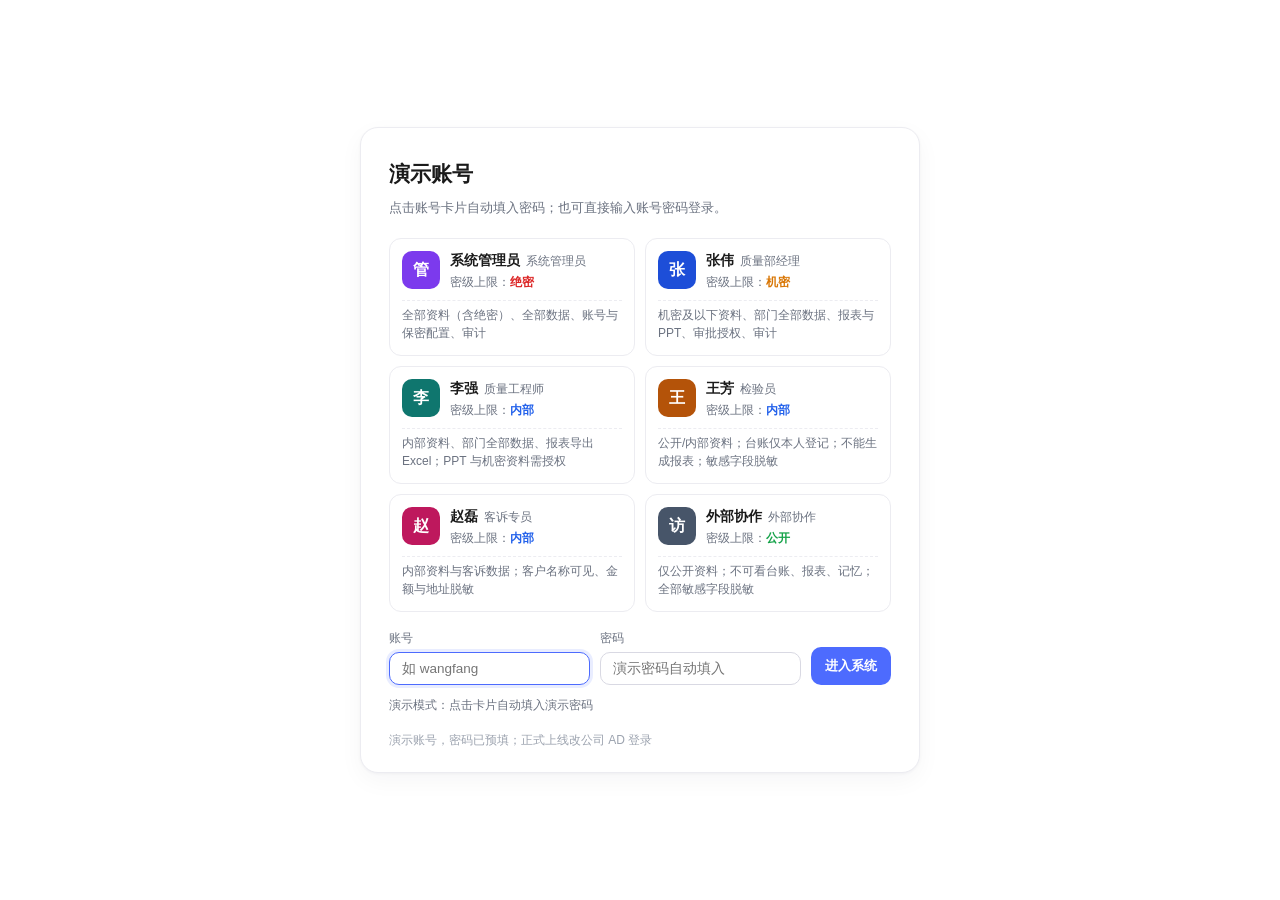
==== commit 31535d11: "同步 DeepSeek 风格演示页" ====
--- a/index.html
+++ b/index.html
@@ -5,6 +5,7 @@
 <meta name="viewport" content="width=device-width, initial-scale=1">
 <title>质量部 AI 助手</title>
 <link rel="stylesheet" href="./style.css">
+<link rel="stylesheet" href="./deepseek-theme.css">
 </head>
 <body>
 
--- a/deepseek-theme.css
+++ b/deepseek-theme.css
@@ -0,0 +1,291 @@
+/* ==========================================================================
+   DeepSeek 风格主题（覆盖层）
+   只改视觉，不动结构：布局、配色、圆角、字号参照 DeepSeek 对话界面。
+   加载顺序：style.css → 本文件。
+   ========================================================================== */
+
+:root {
+  --bg: #ffffff;
+  --card: #ffffff;
+  --ink: #1a1a1a;
+  --ink-2: #3a3a3a;
+  --muted: #6b7280;
+  --line: #ececf1;
+  --brand: #4d6bfe;
+  --brand-2: #3b5bdb;
+  --brand-weak: #eef2ff;
+  --brand-line: #dbe3ff;
+  --warn: #b45309;
+  --warn-bg: #fffbeb;
+  --danger: #d33;
+  --radius: 12px;
+  --shadow: 0 1px 3px rgba(17, 24, 39, .04), 0 8px 24px rgba(17, 24, 39, .04);
+}
+
+body {
+  background: #fff;
+  color: var(--ink);
+  font: 15px/1.7 -apple-system, "PingFang SC", "Microsoft YaHei", "Segoe UI", sans-serif;
+  -webkit-font-smoothing: antialiased;
+}
+
+/* ---------- 登录页：改成居中一张卡片 ---------- */
+.login-page {
+  background: #fff;
+  align-items: center;
+  justify-content: center;
+  padding: 32px 16px;
+}
+.login-left { display: none; }
+.login-right {
+  width: 100%;
+  max-width: 560px;
+  padding: 0;
+  display: flex;
+  justify-content: center;
+}
+.login-card {
+  width: 100%;
+  max-width: 560px;
+  background: #fff;
+  border: 1px solid var(--line);
+  border-radius: 18px;
+  box-shadow: var(--shadow);
+  padding: 28px 28px 22px;
+}
+.login-right::before {
+  content: "";
+  display: none;
+}
+.login-card-head h2 { font-size: 21px; margin: 0 0 6px; }
+.login-card-head p { font-size: 13px; margin: 0 0 18px; }
+.account-grid { grid-template-columns: repeat(2, 1fr); gap: 10px; }
+.acc-card {
+  border: 1px solid var(--line);
+  border-radius: 12px;
+  padding: 12px;
+  background: #fff;
+  text-align: left;
+  transition: border-color .15s, background .15s;
+}
+.acc-card:hover { border-color: var(--brand); background: #fafbff; box-shadow: none; }
+.acc-card.selected { border-color: var(--brand); background: var(--brand-weak); }
+.acc-avatar { border-radius: 10px; }
+.login-fields input {
+  border: 1px solid #d9d9e3;
+  border-radius: 10px;
+  padding: 8px 12px;
+  background: #fff;
+}
+.login-fields input:focus { border-color: var(--brand); box-shadow: 0 0 0 3px rgba(77, 107, 254, .12); }
+.login-submit { border-radius: 10px; height: 38px; padding: 0 20px; }
+
+/* ---------- 顶部栏：细一点 ---------- */
+.header { border-bottom: 1px solid var(--line); background: #fff; }
+.topbar { padding: 10px 18px; min-height: 56px; }
+.logo { width: 32px; height: 32px; border-radius: 9px; background: var(--brand); color: #fff; font-size: 13px; }
+.topbar h1 { font-size: 15px; }
+.sub { font-size: 11.5px; }
+.top-actions .ghost { border-radius: 999px; border-color: var(--line); font-size: 12.5px; padding: 5px 12px; }
+.top-actions .ghost:hover { border-color: var(--brand); color: var(--brand); }
+.user-pill { border-radius: 999px; border-color: var(--line); }
+.perm-bar { background: #f7f8ff; border-bottom: 1px solid var(--line); font-size: 12.5px; }
+
+/* ---------- 布局：侧栏移到左侧 ---------- */
+.layout { flex-direction: row-reverse; }
+.panel {
+  width: 272px;
+  background: #fafafb;
+  border-left: 0;
+  border-right: 1px solid var(--line);
+}
+.panel-head { padding: 14px 16px 8px; border-bottom: 0; }
+.panel-head strong { font-size: 14px; font-weight: 650; }
+.tabs { border-bottom: 1px solid var(--line); padding: 0 8px; gap: 0; }
+.tab { border-radius: 8px 8px 0 0; font-size: 12px; padding: 7px 9px; }
+.panel-body { padding: 14px 16px; font-size: 13px; }
+
+/* ---------- 对话区 ---------- */
+.chat { padding: 28px 20px 10px; background: #fff; }
+.welcome { max-width: 760px; margin: 12vh auto 0; text-align: center; }
+.welcome h2 { font-size: 28px; font-weight: 650; letter-spacing: .5px; margin: 0 0 10px; }
+.welcome p { font-size: 14px; color: var(--muted); max-width: 560px; }
+.chips { gap: 10px; margin-top: 6px; }
+.chip {
+  border: 1px solid var(--line);
+  border-radius: 999px;
+  background: #fafafa;
+  padding: 8px 16px;
+  font-size: 13px;
+  color: var(--ink-2);
+  transition: background .15s, border-color .15s;
+}
+.chip:hover { background: #f2f4ff; border-color: var(--brand-line); color: var(--brand); }
+.hint { font-size: 11.5px; color: #9aa0a6; }
+
+.msg { max-width: 760px; gap: 14px; margin-bottom: 26px; }
+.msg .avatar { width: 30px; height: 30px; border-radius: 50%; font-size: 12px; }
+.msg.bot .avatar { background: var(--brand); color: #fff; }
+.msg.user .avatar { background: #f0f0f2; color: #555; }
+.msg.user .bubble {
+  background: #f0f2ff;
+  border: 0;
+  border-radius: 18px 18px 4px 18px;
+  padding: 10px 15px;
+  max-width: 78%;
+}
+.msg.bot .bubble {
+  background: transparent;
+  border: 0;
+  padding: 0;
+  box-shadow: none;
+  max-width: 100%;
+}
+.bubble.restricted {
+  background: #fffaf0;
+  border: 1px solid #fde8b8;
+  border-radius: 14px;
+  padding: 14px 16px;
+}
+.bubble.refused {
+  background: #fffaf0;
+  border: 1px solid #fde8b8;
+  border-radius: 14px;
+  padding: 14px 16px;
+}
+.bubble p { margin: 0 0 10px; }
+.bubble h4 { font-size: 14px; margin: 14px 0 6px; }
+.bubble blockquote {
+  border-left: 3px solid var(--brand-line);
+  background: #fafbff;
+  margin: 8px 0;
+  padding: 8px 12px;
+  border-radius: 0 8px 8px 0;
+}
+.meta { gap: 6px; margin-top: 12px; }
+.tag { background: #f4f5f7; border-radius: 6px; font-size: 11.5px; padding: 1px 8px; }
+.tag.mem { background: var(--brand-weak); color: var(--brand); }
+.tag.masktag { background: #eef2ff; color: var(--brand-2); }
+.tag.warntag { background: #fff4e5; color: #b45309; }
+
+/* 来源卡片 */
+.sources { max-width: 760px; }
+.sources h4 { margin-left: 44px; }
+.src {
+  background: #fff;
+  border: 1px solid var(--line);
+  border-radius: 12px;
+  padding: 12px 14px;
+  margin-bottom: 8px;
+  box-shadow: none;
+}
+.src:hover { border-color: var(--brand-line); }
+.src .loc { color: var(--brand); font-size: 11.5px; }
+.src .idx { background: var(--brand-weak); color: var(--brand); border-radius: 6px; }
+
+/* ---------- 输入区：DeepSeek 那种大圆角框 ---------- */
+.composer {
+  background: #fff;
+  padding: 10px 20px 16px;
+  border-top: 0;
+}
+.inputwrap {
+  max-width: 760px;
+  margin: 0 auto;
+  background: #fff;
+  border: 1px solid #d9d9e3;
+  border-radius: 26px;
+  padding: 9px 9px 9px 18px;
+  display: flex;
+  align-items: flex-end;
+  gap: 10px;
+  box-shadow: 0 2px 10px rgba(17, 24, 39, .05);
+  transition: border-color .15s, box-shadow .15s;
+}
+.inputwrap:focus-within {
+  border-color: var(--brand);
+  box-shadow: 0 0 0 4px rgba(77, 107, 254, .10);
+}
+.inputwrap textarea {
+  border: 0;
+  outline: none;
+  background: transparent;
+  resize: none;
+  font-size: 15px;
+  line-height: 1.6;
+  padding: 6px 0;
+  max-height: 180px;
+  flex: 1;
+}
+#send {
+  flex: 0 0 34px;
+  width: 34px;
+  height: 34px;
+  border: 0;
+  border-radius: 50%;
+  background: var(--brand);
+  color: #fff;
+  font-size: 0;
+  padding: 0;
+  cursor: pointer;
+  transition: background .15s, transform .1s;
+}
+#send::after {
+  content: "";
+  display: block;
+  width: 17px;
+  height: 17px;
+  margin: 8.5px auto;
+  background: url("data:image/svg+xml,%3Csvg xmlns='http://www.w3.org/2000/svg' viewBox='0 0 24 24' fill='none' stroke='%23ffffff' stroke-width='2.6' stroke-linecap='round' stroke-linejoin='round'%3E%3Cpath d='M12 19V5M5 12l7-7 7 7'/%3E%3C/svg%3E") center / 17px 17px no-repeat;
+}
+#send:hover { background: var(--brand-2); }
+#send:disabled { background: #c9cfdd; cursor: default; }
+.footnote {
+  max-width: 760px;
+  margin: 10px auto 0;
+  text-align: center;
+  font-size: 11.5px;
+  color: #9aa0a6;
+  gap: 6px;
+}
+
+/* ---------- 其他 ---------- */
+.watermark { color: var(--brand); opacity: .022; }
+.modal-card { border-radius: 16px; box-shadow: 0 12px 40px rgba(17, 24, 39, .12); }
+.modal-mode { border-radius: 12px; }
+.report { background: #fafbff; border: 1px solid var(--brand-line); border-radius: 12px; }
+.report .kpis b { color: var(--brand); }
+button.primary { border-radius: 10px; background: var(--brand); }
+button.primary:hover { background: var(--brand-2); }
+.btn-sys { border-radius: 999px; }
+
+/* ---------- 移动端 ---------- */
+@media (max-width: 860px) {
+  .topbar { padding: 8px 12px; min-height: 52px; flex-wrap: nowrap; gap: 8px; }
+  .brand { gap: 8px; }
+  .brand .sub { display: none; }
+  .topbar h1 { font-size: 13px; white-space: nowrap; }
+  .top-right { flex-wrap: wrap; justify-content: flex-end; gap: 6px; }
+  .status { display: none; }
+  .top-actions { gap: 4px; }
+  .top-actions .ghost { padding: 4px 8px; font-size: 11px; }
+  .user-pill { padding: 3px 8px; }
+  .user-pill .u-name { font-size: 12px; }
+  .perm-bar { padding: 6px 12px; font-size: 11.5px; }
+  .layout { flex-direction: column; }
+  .panel {
+    position: fixed;
+    inset: 0 0 0 auto;
+    width: min(88vw, 340px);
+    z-index: 40;
+    box-shadow: -8px 0 30px rgba(17, 24, 39, .10);
+  }
+  .chat { padding: 20px 14px 8px; }
+  .welcome { margin-top: 8vh; }
+  .welcome h2 { font-size: 23px; }
+  .msg { gap: 10px; margin-bottom: 22px; }
+  .composer { padding: 8px 12px 12px; }
+  .inputwrap { border-radius: 22px; padding-left: 14px; }
+  .footnote { font-size: 11px; padding: 0 8px; }
+  .account-grid { grid-template-columns: 1fr; }
+}
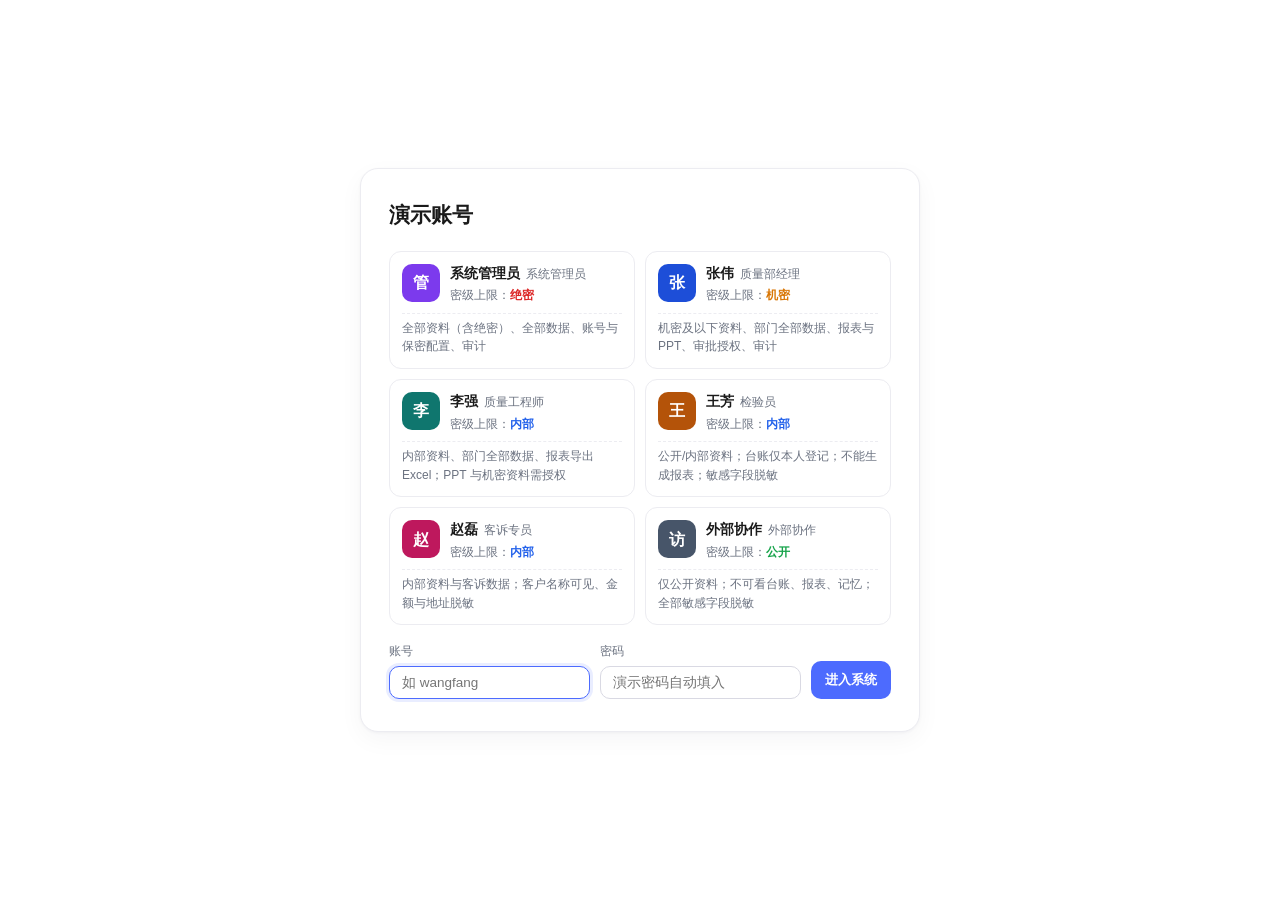
==== commit 1e7089bd: "同步文案精简与路径清理" ====
--- a/index.html
+++ b/index.html
@@ -16,7 +16,6 @@
       <div class="logo logo-lg">QA</div>
       <div>
         <h1>质量部 AI 助手</h1>
-        <p>查资料 · 查台账 · 出报表 · 记性</p>
       </div>
     </div>
     <h2 class="login-slogan">查得准 · 有权限 · 留得住痕</h2>
@@ -43,7 +42,7 @@
     <div class="login-card">
       <div class="login-card-head">
         <h2 id="loginTitle">演示账号</h2>
-        <p id="loginSub">点击账号卡片自动填入密码；也可直接输入账号密码登录。</p>
+        <p id="loginSub"></p>
       </div>
 
       <div class="account-grid" id="accountGrid">
@@ -67,7 +66,6 @@
         </div>
       </form>
 
-      <p class="login-tip">演示账号，密码已预填；正式上线改公司 AD 登录</p>
     </div>
   </div>
 </div>
@@ -82,7 +80,7 @@
         <div class="logo">QA</div>
         <div>
           <h1>质量部 AI 助手</h1>
-          <p class="sub">查资料 · 查台账 · 出报表 · 记性</p>
+          
         </div>
       </div>
 
@@ -120,9 +118,8 @@
   <div class="layout">
     <main class="chat" id="chat">
       <section class="welcome" id="welcome">
-        <h2>你好，问点什么？</h2>
-        <p>用你自己的话问。我会给出结论，并告诉你出自哪个文件、第几页 / 第几行；
-           台账数据按你的权限统计，需要时还能生成 Excel / PPT 报表。</p>
+        <h2>你好</h2>
+
         <div class="chips" id="chips"></div>
         <p class="hint" id="welcomeMeta"></p>
       </section>
@@ -144,9 +141,7 @@
       <button id="send" title="发送">发送</button>
     </div>
     <div class="footnote">
-      <span id="llmMode">检索模式：抽取式（不调用外部模型）</span>
-      <span class="sep">·</span>
-      <span>答案均可回溯到原文；未授权内容一律不展示</span>
+      <span id="llmMode">检索模式：抽取式</span>
       <span class="sep">·</span>
       <span>静态演示：预置数据快照，不能查询新内容</span>
     </div>
